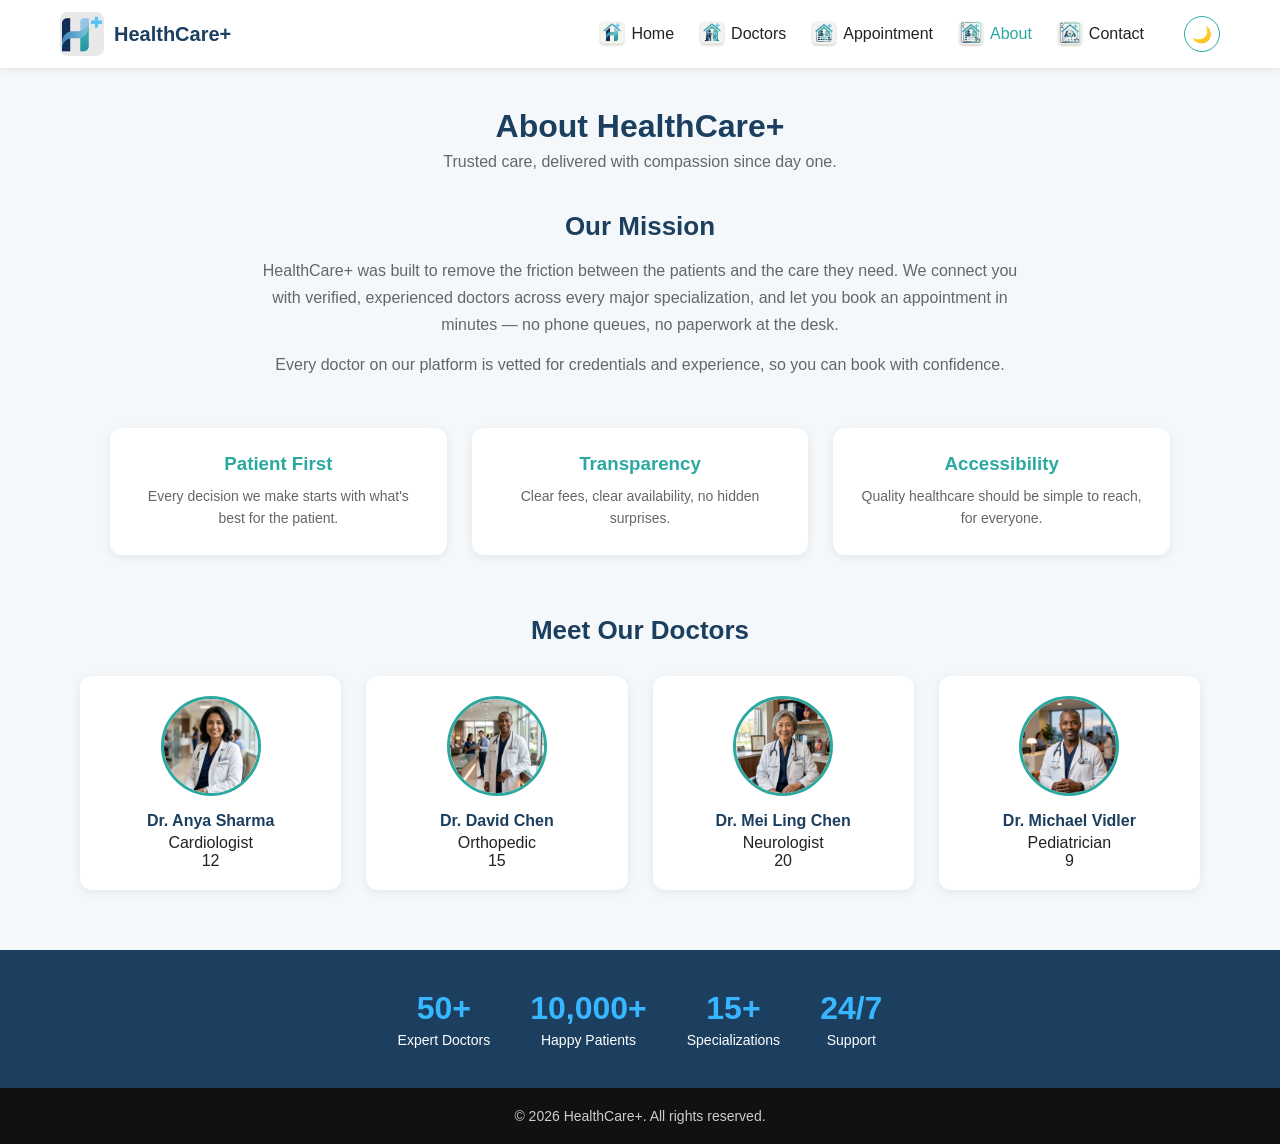
==== about.html @ 82662a33 "Initial Commit" ====
<!DOCTYPE html>
<html lang="en">
<head>
    <meta charset="UTF-8">
    <meta name="viewport" content="width=device-width, initial-scale=1.0">
    <link rel="stylesheet" href="css/style.css">
    <link rel="stylesheet" href="css/about.css">
    <link rel="stylesheet" href="css/responsive.css">
    <title>HealthCare+ | About</title>
</head>
<body>
    <header class="navbar">
        <div class="nav-container">
            <div class="logo">
                <img src="images/logo.jpeg" title="Logo" alt="HealthCare+ Logo">
                <span>HealthCare+</span>
            </div>

            <button id="menuToggle" class="menu-toggle" aria-label="Toggle Menu">
                <span></span>
                <span></span>
                <span></span>
            </button>

            <nav class="nav-links">
                <a href="index.html" title="Home">
                    <img src="images/icon/home.jpeg" title="Home" alt="Home Icon" class="nav-icon">
                    Home
                </a>
                <a href="doctors.html" title="Doctors">
                    <img src="images/icon/doctors.jpeg" title="Doctors" alt="Doctors Icon" class="nav-icon">
                    Doctors
                </a>
                <a href="appointment.html" title="Appointments">
                    <img src="images/icon/appointments.jpeg" title="Appointments" alt="Appointments Icon" class="nav-icon">
                    Appointment
                </a>
                <a href="about.html" class="active" title="About">
                    <img src="images/icon/about.jpeg" title="About" alt="About Icon" class="nav-icon">
                    About
                </a>
                <a href="contact.html" title="Contact">
                    <img src="images/icon/contact.jpeg" title="Contact" alt="Contact Icon" class="nav-icon">
                    Contact
                </a>
                <button id="themeToggle" class="theme-toggle" aria-label="Toggle Dark Mode">🌙</button>
            </nav>
        </div>
    </header>

    <section class="page-heading">
        <h1>About HealthCare+</h1>
        <p>Trusted care, delivered with compassion since day one.</p>
    </section>

    <section class="mission-section">
        <div class="mission-text">
            <h2>Our Mission</h2>
            <p>
                HealthCare+ was built to remove the friction between the patients and
                the care they need. We connect you with verified, experienced
                doctors across every major specialization, and let you book an
                appointment in minutes — no phone queues, no paperwork at the desk.
            </p>
            <p>
                Every doctor on our platform is vetted for credentials and
                experience, so you can book with confidence.
            </p>
        </div>
    </section>

    <section class="values-section">
        <div class="value-box">
            <h3>Patient First</h3>
            <p>Every decision we make starts with what's best for the patient.</p>
        </div>
        <div class="value-box">
            <h3>Transparency</h3>
            <p>Clear fees, clear availability, no hidden surprises.</p>
        </div>
        <div class="value-box">
            <h3>Accessibility</h3>
            <p>Quality healthcare should be simple to reach, for everyone.</p>
        </div>
    </section>

    <section class="team-section">
        <h2>Meet Our Doctors</h2>
        <div id="teamContainer" class="team-grid"></div>
    </section>

    <section class="stats-section">
        <div class="stat-box"><h3>50+</h3><p>Expert Doctors</p></div>
        <div class="stat-box"><h3>10,000+</h3><p>Happy Patients</p></div>
        <div class="stat-box"><h3>15+</h3><p>Specializations</p></div>
        <div class="stat-box"><h3>24/7</h3><p>Support</p></div>
    </section>

    <footer class="footer">
        <p>&copy; 2026 HealthCare+. All rights reserved.</p>
    </footer>
    <script src="js/main.js"></script>
    <script src="js/doctorsData.js"></script>
    <script src="js/history.js"></script>
    <script src="js/remainder.js"></script>
    <script src="js/about.js"></script>
</body>
</html>
---- css/style.css ----
* {
    margin: 0;
    padding: 0;
    box-sizing: border-box;
    font-family: 'Segoe UI', Arial, sans-serif;
}

:root {
    --primary-color: #1c3f60;
    --secondary-color: #2ba9a1;
    --accent-color: #38b6ff;
    --light-bg: #f4f8fa;
    --text-dark: #222;
    --text-light: #666;
}

body[data-theme="dark"] {
    --primary-color: #7fd1ff;
    --secondary-color: #2ba9a1;
    --accent-color: #38b6ff;
    --light-bg: #121826;
    --text-dark: #f0f0f0;
    --text-light: #b8b8b8;
}

body[data-theme="dark"] .navbar,
body[data-theme="dark"] .doctor-card,
body[data-theme="dark"] .team-card,
body[data-theme="dark"] .value-box,
body[data-theme="dark"] .info-box,
body[data-theme="dark"] .appointment-form,
body[data-theme="dark"] .contact-form,
body[data-theme="dark"] .appointment-summary,
body[data-theme="dark"] .history-card,
body[data-theme="dark"] .hero-cta {
    background-color: #1c2436;
}

body[data-theme="dark"] .form-group input,
body[data-theme="dark"] .form-group select,
body[data-theme="dark"] .form-group textarea,
body[data-theme="dark"] .search-box input {
    background-color: #2a3348;
    border-color: #3a4460;
    color: var(--text-dark);
}

body[data-theme="dark"] .filter-btn {
    background-color: #1c2436;
}

body {
    background-color: var(--light-bg);
    color: var(--text-dark);
}

.navbar {
    background-color: #fff;
    box-shadow: 0 2px 8px rgba(0, 0, 0, 0.08);
    position: sticky;
    top: 0;
    z-index: 100;
}

.theme-toggle {
    background: none;
    border: 1px solid var(--secondary-color);
    border-radius: 50%;
    width: 36px;
    height: 36px;
    font-size: 16px;
    cursor: pointer;
    margin-left: 15px;
}

.nav-container {
    max-width: 1200px;
    margin: 0 auto;
    display: flex;
    align-items: center;
    justify-content: space-between;
    padding: 12px 20px;
}

.logo {
    display: flex;
    align-items: center;
    gap: 10px;
    font-size: 20px;
    font-weight: bold;
    color: var(--primary-color);
}

.logo img {
    width: 44px;
    height: 44px;
    object-fit: cover;
    border-radius: 8px;
}

.nav-links {
    display: flex;
    align-items: center;
    gap: 25px;
}

.nav-links a {
    text-decoration: none;
    color: var(--text-dark);
    font-weight: 500;
    display: flex;
    align-items: center;
    gap: 6px;
}

.nav-icon {
    width: 26px;
    height: 26px;
    border-radius: 6px;
    object-fit: cover;
}

.nav-links a.active, .nav-links a:hover {
    color: var(--secondary-color);
}

.hero {
    position: relative;
    width: 100%;
}

.hero-img {
    width: 100%;
    height: auto;
    display: block;
}

.hero-cta {
    text-align: center;
    padding: 20px;
    background-color: #fff;
}

.btn-primary {
    display: inline-block;
    background-color: var(--accent-color);
    color: #fff;
    padding: 12px 28px;
    border-radius: 25px;
    text-decoration: none;
    font-weight: bold;
    transition: background-color 0.3s ease;
}

.btn-primary:hover {
    background-color: var(--secondary-color);
    transform: scale(1.1);
}

.about-section {
    max-width: 800px;
    margin: 60px auto;
    text-align: center;
    padding: 0 20px;
}

.about-section h2 {
    color: var(--primary-color);
    margin-bottom: 15px;
    font-size: 28px;
}

.about-section p {
    color: var(--text-light);
    line-height: 1.7;
}

.stats-section {
    display: flex;
    justify-content: center;
    gap: 40px;
    flex-wrap: wrap;
    background-color: var(--primary-color);
    padding: 40px 20px;
}

.stat-box {
    text-align: center;
    color: #fff;
}

.stat-box h3 {
    font-size: 32px;
    color: var(--accent-color);
}

.stat-box p {
    margin-top: 5px;
    font-size: 14px;
}

.footer {
    text-align: center;
    padding: 20px;
    background-color: #111;
    color: #ccc;
    font-size: 14px;
}

.remainder-banner {
    background-color: var(--accent-color);
    color: #fff;
    display: flex;
    align-items: center;
    justify-content: center;
    gap: 20px;
    padding: 12px 20px;
    font-size: 14px;
    text-align: center;
    position: relative;
}

.remainder-banner p {
    margin: 0;
}

.remainder-banner #dismissRemainderBtn {
    background: none;
    border: none;
    color: #fff;
    font-size: 16px;
    cursor: pointer;
    position: absolute;
    right: 20px;
    opacity: 0.85;
}

.remainder-banner #dismissRemainderBtn:hover {
    opacity: 1;
}
---- css/about.css ----
.page-heading {
    text-align: center;
    padding: 40px 20px 20px;
}

.page-heading h1 {
    color: var(--primary-color);
    font-size: 32px;
    margin-bottom: 8px;
}

.page-heading p {
    color: var(--text-light);
}

.mission-section {
    max-width: 800px;
    margin: 20px auto 50px;
    padding: 0 20px;
    text-align: center;
}

.mission-text h2 {
    color: var(--primary-color);
    margin-bottom: 15px;
    font-size: 26px;
}

.mission-text p {
    color: var(--text-light);
    line-height: 1.7;
    margin-bottom: 12px;
}

.values-section {
    display: flex;
    justify-content: center;
    gap: 25px;
    flex-wrap: wrap;
    max-width: 1100px;
    margin: 0 auto 60px;
    padding: 0 20px;
}

.value-box {
    background-color: #fff;
    border-radius: 12px;
    box-shadow: 0 2px 10px rgba(0, 0, 0, 0.08);
    padding: 25px;
    flex: 1;
    min-width: 220px;
    text-align: center;
    transition: transform 0.3s ease;
}

.value-box:hover {
    transform: scale(1.1);
}

.value-box h3 {
    color: var(--secondary-color);
    margin-bottom: 10px;
}

.value-box p {
    color: var(--text-light);
    font-size: 14px;
    line-height: 1.6;
}

.team-section {
    max-width: 1200px;
    margin: 0 auto 60px;
    padding: 0 40px;
    text-align: center;
}

.team-section h2 {
    color: var(--primary-color);
    font-size: 26px;
    margin-bottom: 30px;
}

.team-grid {
    display: grid;
    grid-template-columns: repeat(4, 1fr);
    gap: 25px;
}

.team-card {
    background-color: #fff;
    border-radius: 12px;
    box-shadow: 0 2px 10px rgba(0, 0, 0, 0.08);
    padding: 20px;
    transition: transform 0.3s ease;
}

.team-card:hover {
    transform: scale(1.1);
}

.team-img {
    width: 100px;
    height: 100px;
    object-fit: cover;
    border-radius: 50%;
    margin-bottom: 12px;
    border: 3px solid var(--secondary-color);
}

.team-card h3 {
    color: var(--primary-color);
    font-size: 16px;
    margin-bottom: 4px;
}
---- css/responsive.css ----
.menu-toggle {
    display: none;
    flex-direction: column;
    justify-content: space-between;
    width: 26px;
    height: 20px;
    background: none;
    border: none;
    cursor: pointer;
    padding: 0;
}

.menu-toggle span {
    display: block;
    height: 3px;
    width: 100%;
    background-color: var(--primary-color);
    border-radius: 2px;
    transition: 0.3s ease;
}

.menu-toggle.open span:nth-child(1) {
    transform: translateY(8.5px) rotate(45deg);
}

.menu-toggle.open span:nth-child(2) {
    opacity: 0;
}

.menu-toggle.open span:nth-child(3) {
    transform: translateY(-8.5px) rotate(-45deg);
}

@media (max-width: 1024px) {
    .doctors-grid {
        grid-template-columns: repeat(2, 1fr);
    }

    .form-row {
        flex-direction: column;
        gap: 0;
    }

    .hero-text h1 {
        font-size: 30px;
    }
}

@media (max-width: 600px) {
    .menu-toggle {
        display: flex;
    }

    .nav-links {
        position: absolute;
        top: 100%;
        left: 0;
        width: 100%;
        background-color: var(--light-bg);
        flex-direction: column;
        align-items: flex-start;
        gap: 0;
        max-height: 0;
        overflow: hidden;
        box-shadow: 0 4px 8px rgba(0, 0, 0, 0.08);
        transition: max-height 0.3s ease;
    }

    .nav-links.nav-open {
        max-height: 400px;
    }

    .nav-links a {
        width: 100%;
        padding: 14px 20px;
        border-top: 1px solid #eee;
    }

    .logo span {
        font-size: 16px;
    }

    .doctors-grid {
        grid-template-columns: 1fr;
    }

    .doctors-section {
        padding: 20px 20px 40px;
    }

    .filter-search-section {
        flex-direction: column;
        align-items: stretch;
        padding: 0 20px;
    }

    .filter-buttons {
        justify-content: center;
    }

    .search-box input {
        width: 100%;
    }

    .stats-section {
        gap: 25px;
    }

    .stat-box {
        flex-basis: 40%;
    }

    .appointment-form {
        padding: 20px;
    }

    .notification {
        left: 20px;
        right: 20px;
        top: 15px;
    }

    .hero-text h1 {
        font-size: 24px;
    }

    .hero-text p {
        font-size: 14px;
    }

    .team-grid {
        grid-template-columns: 1fr;
    }

    .contact-section {
        flex-direction: column;
    }
}
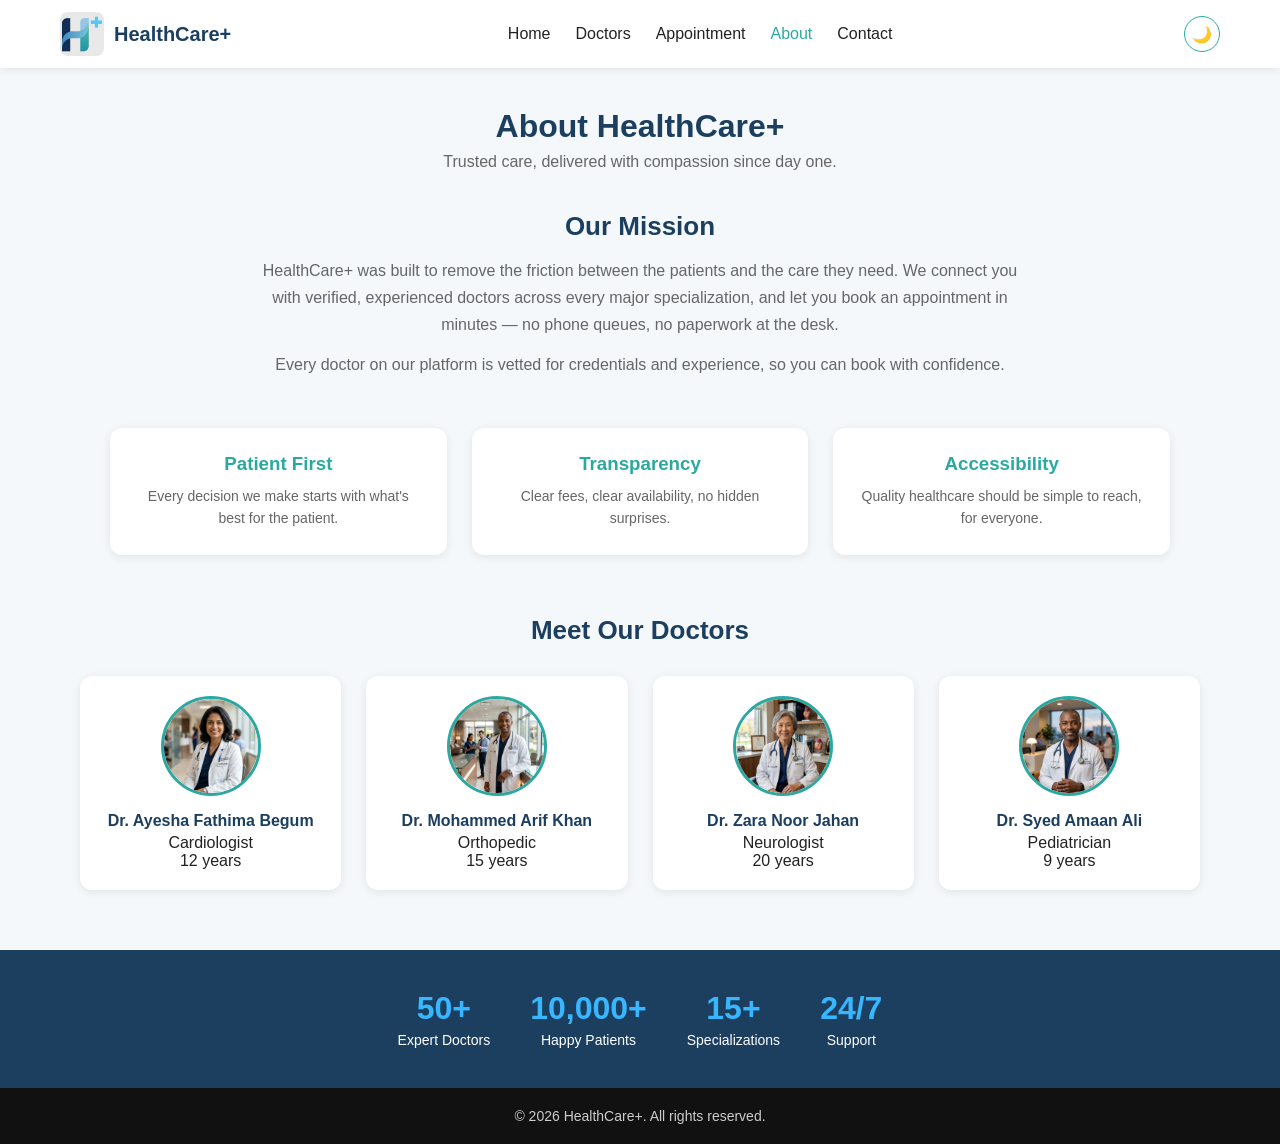
==== commit 919c14d8: "Changes" ====
--- a/about.html
+++ b/about.html
@@ -3,6 +3,8 @@
 <head>
     <meta charset="UTF-8">
     <meta name="viewport" content="width=device-width, initial-scale=1.0">
+    <meta name="description" content="HealthCare+ is a platform that connects patients with trusted, experienced doctors across multiple specializations. Book appointments online in just a few clicks.">
+    <meta name="keywords" content="About, HealthCare+, Healthcare+">
     <link rel="stylesheet" href="css/style.css">
     <link rel="stylesheet" href="css/about.css">
     <link rel="stylesheet" href="css/responsive.css">
@@ -24,27 +26,22 @@
 
             <nav class="nav-links">
                 <a href="index.html" title="Home">
-                    <img src="images/icon/home.jpeg" title="Home" alt="Home Icon" class="nav-icon">
                     Home
                 </a>
                 <a href="doctors.html" title="Doctors">
-                    <img src="images/icon/doctors.jpeg" title="Doctors" alt="Doctors Icon" class="nav-icon">
                     Doctors
                 </a>
                 <a href="appointment.html" title="Appointments">
-                    <img src="images/icon/appointments.jpeg" title="Appointments" alt="Appointments Icon" class="nav-icon">
                     Appointment
                 </a>
                 <a href="about.html" class="active" title="About">
-                    <img src="images/icon/about.jpeg" title="About" alt="About Icon" class="nav-icon">
                     About
                 </a>
                 <a href="contact.html" title="Contact">
-                    <img src="images/icon/contact.jpeg" title="Contact" alt="Contact Icon" class="nav-icon">
                     Contact
                 </a>
-                <button id="themeToggle" class="theme-toggle" aria-label="Toggle Dark Mode">🌙</button>
             </nav>
+            <button id="themeToggle" class="theme-toggle" aria-label="Toggle Dark Mode">🌙</button>
         </div>
     </header>
 
--- a/css/style.css
+++ b/css/style.css
@@ -126,13 +126,12 @@
 
 .hero {
     position: relative;
-    width: 100%;
+    width: 500px;
 }
 
 .hero-img {
-    width: 100%;
-    height: auto;
-    display: block;
+    width: 1900px;
+    height: 700px;
 }
 
 .hero-cta {
--- a/css/responsive.css
+++ b/css/responsive.css
@@ -49,6 +49,11 @@
 @media (max-width: 600px) {
     .menu-toggle {
         display: flex;
+    }
+
+    .hero-img {
+        width: 75%;
+        height: 100%;
     }
 
     .nav-links {
